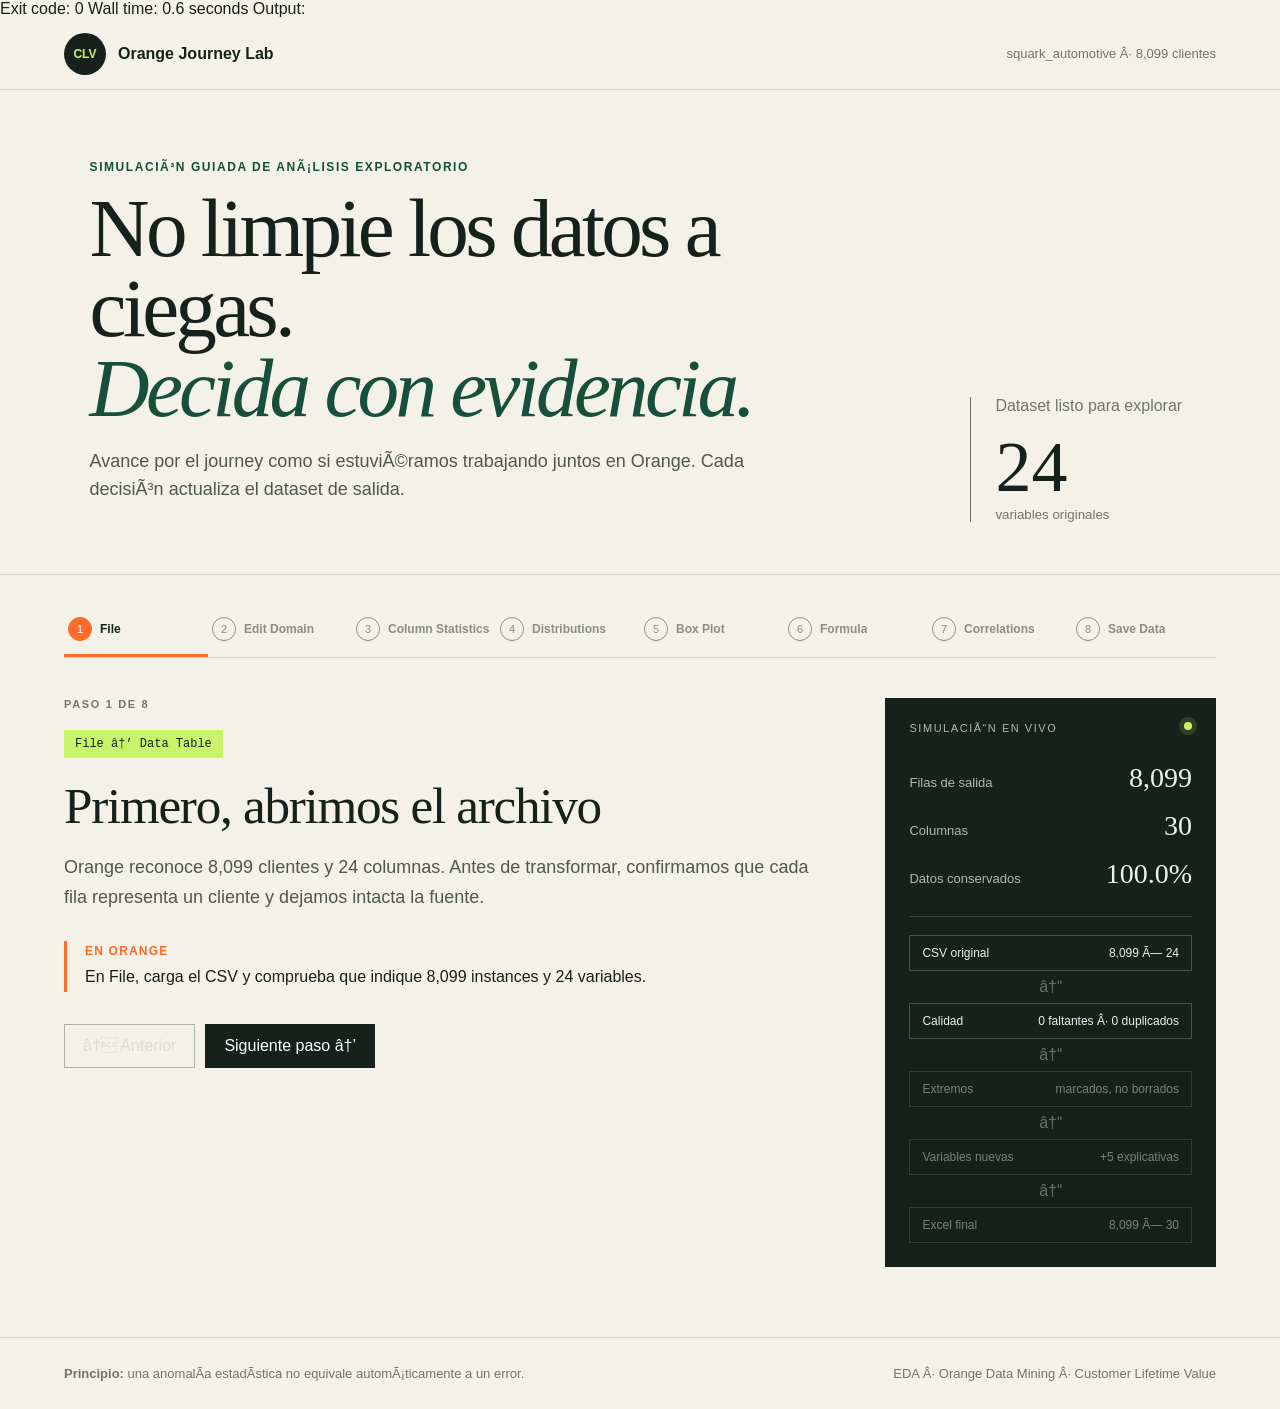
==== index.html @ 92b2e968 "Publicar simulador interactivo Orange CLV" ====
Exit code: 0
Wall time: 0.6 seconds
Output:
<!doctype html>
<html lang="es">
<head>
  <meta charset="utf-8">
  <meta name="viewport" content="width=device-width,initial-scale=1">
  <meta name="description" content="SimulaciÃ³n guiada del anÃ¡lisis exploratorio de CLV en Orange Data Mining">
  <title>Orange Journey Lab Â· CLV</title>
  <style>
    :root{--ink:#17211b;--paper:#f4f1e8;--lime:#c9f36a;--orange:#ff6a2a;--forest:#174f3a;--line:#d6d2c6;--muted:#6f756f}*{box-sizing:border-box}body{margin:0;background:var(--paper);color:var(--ink);font-family:Arial,sans-serif}button,input{font:inherit}button{cursor:pointer}.top{min-height:72px;display:flex;align-items:center;justify-content:space-between;padding:14px clamp(20px,5vw,76px);border-bottom:1px solid var(--line)}.brand{display:flex;align-items:center;gap:12px;font-weight:700}.mark{width:42px;height:42px;display:grid;place-items:center;background:var(--ink);color:var(--lime);border-radius:50%;font-size:12px}.data{font-size:13px;color:var(--muted)}.hero{padding:58px clamp(20px,7vw,112px) 52px;display:grid;grid-template-columns:1fr 220px;gap:50px;align-items:end;border-bottom:1px solid var(--line)}.kicker{color:var(--forest);text-transform:uppercase;letter-spacing:.13em;font-weight:700;font-size:12px}h1{max-width:850px;margin:15px 0 18px;font:400 clamp(45px,6.5vw,90px)/.96 Georgia,serif;letter-spacing:-.045em}h1 em{color:var(--forest);font-weight:400}.lede{max-width:700px;color:#4f5751;font-size:18px;line-height:1.6}.heroMetric{border-left:1px solid;padding-left:24px;display:flex;flex-direction:column;color:var(--muted)}.heroMetric strong{font:400 72px/1 Georgia,serif;color:var(--ink);margin:16px 0 4px}.journey{padding:42px clamp(20px,5vw,76px) 70px}.steps{display:grid;grid-template-columns:repeat(8,1fr);border-bottom:1px solid var(--line);margin-bottom:40px}.step{background:none;border:0;border-bottom:3px solid transparent;padding:0 4px 13px;text-align:left;color:#8a8e89;display:flex;align-items:center;gap:8px;min-width:0}.step span{width:24px;height:24px;flex:0 0 24px;border:1px solid;border-radius:50%;display:grid;place-items:center;font-size:11px}.step b{overflow:hidden;text-overflow:ellipsis;font-size:12px}.step.active{color:var(--ink);border-color:var(--orange)}.step.active span{background:var(--orange);color:#fff;border-color:var(--orange)}.step.done{color:var(--forest)}.step.done span{background:var(--lime);border-color:var(--lime)}.workspace{display:grid;grid-template-columns:minmax(0,1.65fr) minmax(280px,.72fr);gap:clamp(28px,5vw,76px);align-items:start}.lesson{animation:enter .3s ease}@keyframes enter{from{opacity:.3;transform:translateY(5px)}}.count{font-size:11px;letter-spacing:.15em;color:var(--muted);font-weight:700}.path{display:inline-block;background:var(--lime);padding:7px 11px;margin:20px 0 18px;font:12px monospace}h2{font:400 clamp(32px,4vw,54px) Georgia,serif;letter-spacing:-.025em;margin:0 0 18px}.copy{max-width:760px;font-size:18px;line-height:1.65;color:#4f5751}.action{margin:28px 0;border-left:3px solid var(--orange);padding:3px 0 3px 18px}.action b{color:var(--orange);font-size:12px;text-transform:uppercase;letter-spacing:.1em}.action p{margin:7px 0 0;line-height:1.5}.decision{border:0;padding:0;margin:27px 0}.decision legend{font-weight:700;margin-bottom:10px}.choice{display:flex;gap:12px;padding:13px;border-top:1px solid var(--line)}.choice.selected{background:#e8edda}.choice input{margin-top:4px;accent-color:var(--forest)}.choice label{display:flex;flex-direction:column;gap:3px}.choice small{color:var(--muted)}.switches{display:grid;gap:10px;margin:26px 0}.switches label{padding:14px;background:#e8edda;display:flex;gap:10px;align-items:center}.switches input{accent-color:var(--forest);width:18px;height:18px}.nav{display:flex;gap:10px;margin-top:32px}.nav button{border:1px solid var(--ink);background:transparent;padding:12px 18px}.nav .primary{background:var(--ink);color:white}.nav button:disabled{opacity:.3}.sim{background:var(--ink);color:#eef2ed;padding:24px;position:sticky;top:20px}.simhead{display:flex;justify-content:space-between;font-size:11px;letter-spacing:.14em;color:#aeb9b1;margin-bottom:20px}.live{width:8px;height:8px;background:var(--lime);border-radius:50%;box-shadow:0 0 0 5px #c9f36a22}.metric{display:flex;align-items:baseline;justify-content:space-between;padding:8px 0}.metric span{color:#aeb9b1;font-size:13px}.metric strong{font:400 28px Georgia,serif}.sim hr{border:0;border-top:1px solid #ffffff25;margin:18px 0}.pipe{display:grid;justify-items:center;gap:7px}.pipe>i{color:#65746b;font-style:normal}.node{width:100%;border:1px solid #ffffff20;padding:10px 12px;color:#77837b;display:flex;justify-content:space-between;gap:8px;font-size:12px}.node b{font-weight:400;text-align:right}.node.ready{color:#eaf1eb;border-color:#ffffff38}.node.final{color:var(--ink);background:var(--lime);border-color:var(--lime)}.warning{margin:18px 0 0;color:#ffb395;font-size:12px;line-height:1.5}.chart{margin:28px 0;max-width:620px}.chartTitle{display:flex;justify-content:space-between;margin-bottom:14px}.chartTitle span{color:var(--muted);font-size:12px}.bar{display:grid;grid-template-columns:58px 1fr 48px;gap:10px;align-items:center;padding:8px 0;font-size:13px}.track{height:14px;background:#dedbd1}.track i{display:block;height:100%;background:var(--forest)}.bar b{text-align:right}footer{border-top:1px solid var(--line);padding:28px clamp(20px,5vw,76px);display:flex;justify-content:space-between;gap:20px;color:var(--muted);font-size:13px}footer p{margin:0}@media(max-width:900px){.hero{grid-template-columns:1fr}.heroMetric{display:none}.step b{display:none}.workspace{grid-template-columns:1fr}.sim{position:static}}@media(max-width:560px){.data{display:none}.hero{padding-top:40px}.steps{overflow-x:auto;grid-template-columns:repeat(8,52px)}.copy{font-size:16px}.nav{flex-direction:column-reverse}.nav button{width:100%}footer{flex-direction:column}}@media(prefers-reduced-motion:reduce){*{animation:none!important}}
  </style>
</head>
<body>
  <header class="top"><div class="brand"><span class="mark">CLV</span>Orange Journey Lab</div><span class="data">squark_automotive Â· 8,099 clientes</span></header>
  <section class="hero"><div><p class="kicker">SimulaciÃ³n guiada de anÃ¡lisis exploratorio</p><h1>No limpie los datos a ciegas.<br><em>Decida con evidencia.</em></h1><p class="lede">Avance por el journey como si estuviÃ©ramos trabajando juntos en Orange. Cada decisiÃ³n actualiza el dataset de salida.</p></div><div class="heroMetric"><span>Dataset listo para explorar</span><strong>24</strong><small>variables originales</small></div></section>
  <main class="journey"><nav class="steps" id="steps" aria-label="Etapas del anÃ¡lisis"></nav><div class="workspace"><article class="lesson" id="lesson"></article><aside class="sim" id="sim" aria-live="polite"></aside></div></main>
  <footer><p><b>Principio:</b> una anomalÃ­a estadÃ­stica no equivale automÃ¡ticamente a un error.</p><span>EDA Â· Orange Data Mining Â· Customer Lifetime Value</span></footer>
  <script>
    const stages=[
      ['File â†’ Data Table','Primero, abrimos el archivo','Orange reconoce 8,099 clientes y 24 columnas. Antes de transformar, confirmamos que cada fila representa un cliente y dejamos intacta la fuente.','En File, carga el CSV y comprueba que indique 8,099 instances y 24 variables.'],
      ['Edit Domain â†’ Select Columns','Le damos un papel a cada variable','Customer es un identificador, no una explicaciÃ³n. Customer Lifetime Value es el resultado que queremos entender; las demÃ¡s columnas serÃ¡n posibles explicaciones.','Mueve Customer a Meta, Customer Lifetime Value a Target y convierte Effective To Date en Datetime.'],
      ['Column Statistics â†’ Impute','Buscamos huecos antes de rellenarlos','El archivo no contiene valores perdidos. La mejor transformaciÃ³n aquÃ­ es no transformar: imputar inventarÃ­a informaciÃ³n que no hace falta.','Abre Column Statistics, registra 0 faltantes y deja Impute en Donâ€™t Impute.'],
      ['Distributions â†’ Unique','Separamos lo extraÃ±o de lo incorrecto','No hay clientes ni filas duplicadas. Los ingresos iguales a cero tampoco son un error: los 2,041 casos pertenecen exactamente a clientes desempleados.','Comprueba duplicados con Unique y conserva Income = 0; documenta su relaciÃ³n con EmploymentStatus.'],
      ['Box Plot â†’ Outliers','Ahora llega la decisiÃ³n importante','La regla IQR seÃ±ala 1,137 clientes en al menos una de tres variables monetarias. Pero un cliente de CLV alto puede ser valioso, no defectuoso. Simule las alternativas y observe el costo.','Revisa CLV, prima y reclamos en Box Plot. Usa Outliers como seÃ±al de revisiÃ³n, no como botÃ³n de borrado.'],
      ['Formula â†’ Discretize','Creamos variables que cuentan mejor la historia','La prima anual y la relaciÃ³n reclamo/prima hacen comparables los costos. La antigÃ¼edad en aÃ±os y los indicadores de queja e ingreso simplifican la interpretaciÃ³n.','Crea Annual Premium, Claim Premium Ratio, Policy Tenure Years, Has Complaint y Has Income.'],
      ['Correlations â†’ Scatter Plot â†’ Mosaic','Hacemos preguntas con imÃ¡genes','La prima mensual es la relaciÃ³n lineal mÃ¡s clara con CLV (r = 0.397). En respuesta comercial, Offer2 alcanza 23.9%, mientras Offer4 registra 0%.','Explora CLV vs prima en Scatter Plot y Response vs Renew Offer Type en Mosaic Display.'],
      ['Save Data','Cerramos con un archivo reproducible','El resultado conserva los datos vÃ¡lidos, aÃ±ade variables explicativas y deja documentadas las decisiones. Ya puede alimentar la siguiente fase del proyecto.','Guarda como automotive_CLV_transformado.xlsx y copia la hoja al libro del primer trabajo.']
    ];
    let step=0,outliers='keep',features=true,bands=false;
    const choices=[['keep','Mantener y etiquetar','Conserva clientes valiosos; opciÃ³n recomendada.'],['cap','Limitar extremos','Mantiene filas, pero reduce los mÃ¡ximos.'],['remove','Eliminar filas','Pierde 14.0% del conjunto de datos.']];
    function render(){
      document.querySelector('#steps').innerHTML=stages.map((s,i)=>`<button class="step ${i===step?'active':i<step?'done':''}" onclick="go(${i})" ${i===step?'aria-current="step"':''}><span>${i<step?'âœ“':i+1}</span><b>${s[0].split(' â†’ ')[0]}</b></button>`).join('');
      const s=stages[step];let extra='';
      if(step===4)extra=`<fieldset class="decision"><legend>Â¿QuÃ© hacemos con los 1,137 candidatos?</legend>${choices.map(c=>`<div class="choice ${outliers===c[0]?'selected':''}"><input id="${c[0]}" type="radio" name="out" ${outliers===c[0]?'checked':''} onchange="setOut('${c[0]}')"><label for="${c[0]}"><b>${c[1]}</b><small>${c[2]}</small></label></div>`).join('')}</fieldset>`;
      if(step===5)extra=`<div class="switches"><label><input type="checkbox" ${features?'checked':''} onchange="features=this.checked;render()">Crear 5 variables explicativas</label><label><input type="checkbox" ${bands?'checked':''} onchange="bands=this.checked;render()">AÃ±adir 3 rangos para visualizaciÃ³n</label></div>`;
      if(step===6)extra=`<div class="chart"><div class="chartTitle"><b>Respuesta por oferta</b><span>% Yes</span></div>${[['Offer1',15.8],['Offer2',23.9],['Offer3',2.3],['Offer4',0]].map(d=>`<div class="bar"><span>${d[0]}</span><div class="track"><i style="width:${d[1]/25*100}%"></i></div><b>${d[1].toFixed(1)}%</b></div>`).join('')}</div>`;
      document.querySelector('#lesson').innerHTML=`<div class="count">PASO ${step+1} DE ${stages.length}</div><p class="path">${s[0]}</p><h2>${s[1]}</h2><p class="copy">${s[2]}</p><div class="action"><b>En Orange</b><p>${s[3]}</p></div>${extra}<div class="nav"><button onclick="go(step-1)" ${step===0?'disabled':''}>â† Anterior</button><button class="primary" onclick="go(step+1)" ${step===7?'disabled':''}>Siguiente paso â†’</button></div>`;
      const rows=outliers==='remove'?6962:8099,cols=24+(features?5:0)+(bands?3:0)+(outliers==='keep'?1:0),pct=(rows/8099*100).toFixed(1);
      document.querySelector('#sim').innerHTML=`<div class="simhead"><span>SIMULACIÃ“N EN VIVO</span><i class="live"></i></div><div class="metric"><span>Filas de salida</span><strong>${rows.toLocaleString('es-PE')}</strong></div><div class="metric"><span>Columnas</span><strong>${cols}</strong></div><div class="metric"><span>Datos conservados</span><strong>${pct}%</strong></div><hr><div class="pipe"><span class="node ready">CSV original <b>8,099 Ã— 24</b></span><i>â†“</i><span class="node ready">Calidad <b>0 faltantes Â· 0 duplicados</b></span><i>â†“</i><span class="node ${step>=4?'ready':''}">Extremos <b>${outliers==='remove'?'1,137 eliminados':outliers==='cap'?'lÃ­mites aplicados':'marcados, no borrados'}</b></span><i>â†“</i><span class="node ${step>=5?'ready':''}">Variables nuevas <b>${features?'+5 explicativas':'sin cambios'}</b></span><i>â†“</i><span class="node ${step===7?'final':''}">Excel final <b>${rows.toLocaleString('es-PE')} Ã— ${cols}</b></span></div>${outliers==='remove'?'<p class="warning">AtenciÃ³n: eliminar por IQR descarta clientes potencialmente valiosos y puede sesgar el CLV.</p>':''}`;
    }
    function go(n){step=Math.max(0,Math.min(7,n));render();scrollTo({top:document.querySelector('.journey').offsetTop-10,behavior:'smooth'})}function setOut(v){outliers=v;render()}render();
  </script>
</body>
</html>
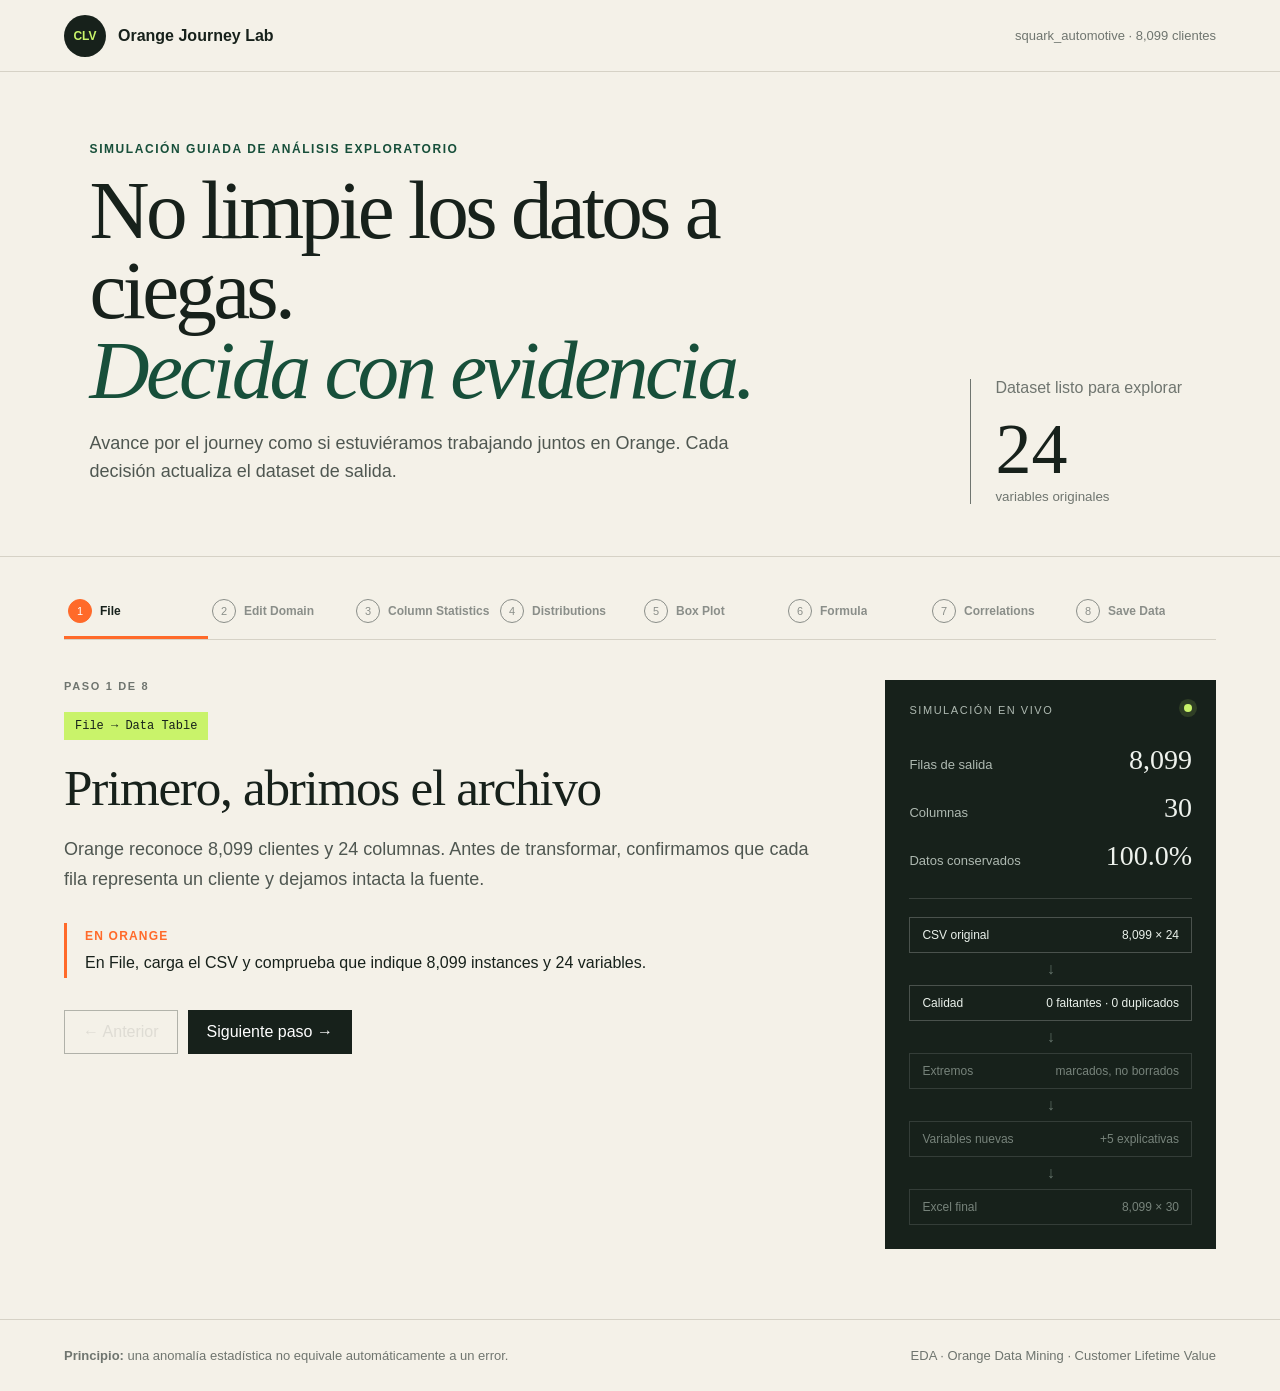
==== commit 559de786: "Aclarar el tratamiento de fechas en Orange" ====
--- a/index.html
+++ b/index.html
@@ -1,44 +1,41 @@
-Exit code: 0
-Wall time: 0.6 seconds
-Output:
 <!doctype html>
 <html lang="es">
 <head>
   <meta charset="utf-8">
   <meta name="viewport" content="width=device-width,initial-scale=1">
-  <meta name="description" content="SimulaciÃ³n guiada del anÃ¡lisis exploratorio de CLV en Orange Data Mining">
-  <title>Orange Journey Lab Â· CLV</title>
+  <meta name="description" content="Simulación guiada del análisis exploratorio de CLV en Orange Data Mining">
+  <title>Orange Journey Lab · CLV</title>
   <style>
     :root{--ink:#17211b;--paper:#f4f1e8;--lime:#c9f36a;--orange:#ff6a2a;--forest:#174f3a;--line:#d6d2c6;--muted:#6f756f}*{box-sizing:border-box}body{margin:0;background:var(--paper);color:var(--ink);font-family:Arial,sans-serif}button,input{font:inherit}button{cursor:pointer}.top{min-height:72px;display:flex;align-items:center;justify-content:space-between;padding:14px clamp(20px,5vw,76px);border-bottom:1px solid var(--line)}.brand{display:flex;align-items:center;gap:12px;font-weight:700}.mark{width:42px;height:42px;display:grid;place-items:center;background:var(--ink);color:var(--lime);border-radius:50%;font-size:12px}.data{font-size:13px;color:var(--muted)}.hero{padding:58px clamp(20px,7vw,112px) 52px;display:grid;grid-template-columns:1fr 220px;gap:50px;align-items:end;border-bottom:1px solid var(--line)}.kicker{color:var(--forest);text-transform:uppercase;letter-spacing:.13em;font-weight:700;font-size:12px}h1{max-width:850px;margin:15px 0 18px;font:400 clamp(45px,6.5vw,90px)/.96 Georgia,serif;letter-spacing:-.045em}h1 em{color:var(--forest);font-weight:400}.lede{max-width:700px;color:#4f5751;font-size:18px;line-height:1.6}.heroMetric{border-left:1px solid;padding-left:24px;display:flex;flex-direction:column;color:var(--muted)}.heroMetric strong{font:400 72px/1 Georgia,serif;color:var(--ink);margin:16px 0 4px}.journey{padding:42px clamp(20px,5vw,76px) 70px}.steps{display:grid;grid-template-columns:repeat(8,1fr);border-bottom:1px solid var(--line);margin-bottom:40px}.step{background:none;border:0;border-bottom:3px solid transparent;padding:0 4px 13px;text-align:left;color:#8a8e89;display:flex;align-items:center;gap:8px;min-width:0}.step span{width:24px;height:24px;flex:0 0 24px;border:1px solid;border-radius:50%;display:grid;place-items:center;font-size:11px}.step b{overflow:hidden;text-overflow:ellipsis;font-size:12px}.step.active{color:var(--ink);border-color:var(--orange)}.step.active span{background:var(--orange);color:#fff;border-color:var(--orange)}.step.done{color:var(--forest)}.step.done span{background:var(--lime);border-color:var(--lime)}.workspace{display:grid;grid-template-columns:minmax(0,1.65fr) minmax(280px,.72fr);gap:clamp(28px,5vw,76px);align-items:start}.lesson{animation:enter .3s ease}@keyframes enter{from{opacity:.3;transform:translateY(5px)}}.count{font-size:11px;letter-spacing:.15em;color:var(--muted);font-weight:700}.path{display:inline-block;background:var(--lime);padding:7px 11px;margin:20px 0 18px;font:12px monospace}h2{font:400 clamp(32px,4vw,54px) Georgia,serif;letter-spacing:-.025em;margin:0 0 18px}.copy{max-width:760px;font-size:18px;line-height:1.65;color:#4f5751}.action{margin:28px 0;border-left:3px solid var(--orange);padding:3px 0 3px 18px}.action b{color:var(--orange);font-size:12px;text-transform:uppercase;letter-spacing:.1em}.action p{margin:7px 0 0;line-height:1.5}.decision{border:0;padding:0;margin:27px 0}.decision legend{font-weight:700;margin-bottom:10px}.choice{display:flex;gap:12px;padding:13px;border-top:1px solid var(--line)}.choice.selected{background:#e8edda}.choice input{margin-top:4px;accent-color:var(--forest)}.choice label{display:flex;flex-direction:column;gap:3px}.choice small{color:var(--muted)}.switches{display:grid;gap:10px;margin:26px 0}.switches label{padding:14px;background:#e8edda;display:flex;gap:10px;align-items:center}.switches input{accent-color:var(--forest);width:18px;height:18px}.nav{display:flex;gap:10px;margin-top:32px}.nav button{border:1px solid var(--ink);background:transparent;padding:12px 18px}.nav .primary{background:var(--ink);color:white}.nav button:disabled{opacity:.3}.sim{background:var(--ink);color:#eef2ed;padding:24px;position:sticky;top:20px}.simhead{display:flex;justify-content:space-between;font-size:11px;letter-spacing:.14em;color:#aeb9b1;margin-bottom:20px}.live{width:8px;height:8px;background:var(--lime);border-radius:50%;box-shadow:0 0 0 5px #c9f36a22}.metric{display:flex;align-items:baseline;justify-content:space-between;padding:8px 0}.metric span{color:#aeb9b1;font-size:13px}.metric strong{font:400 28px Georgia,serif}.sim hr{border:0;border-top:1px solid #ffffff25;margin:18px 0}.pipe{display:grid;justify-items:center;gap:7px}.pipe>i{color:#65746b;font-style:normal}.node{width:100%;border:1px solid #ffffff20;padding:10px 12px;color:#77837b;display:flex;justify-content:space-between;gap:8px;font-size:12px}.node b{font-weight:400;text-align:right}.node.ready{color:#eaf1eb;border-color:#ffffff38}.node.final{color:var(--ink);background:var(--lime);border-color:var(--lime)}.warning{margin:18px 0 0;color:#ffb395;font-size:12px;line-height:1.5}.chart{margin:28px 0;max-width:620px}.chartTitle{display:flex;justify-content:space-between;margin-bottom:14px}.chartTitle span{color:var(--muted);font-size:12px}.bar{display:grid;grid-template-columns:58px 1fr 48px;gap:10px;align-items:center;padding:8px 0;font-size:13px}.track{height:14px;background:#dedbd1}.track i{display:block;height:100%;background:var(--forest)}.bar b{text-align:right}footer{border-top:1px solid var(--line);padding:28px clamp(20px,5vw,76px);display:flex;justify-content:space-between;gap:20px;color:var(--muted);font-size:13px}footer p{margin:0}@media(max-width:900px){.hero{grid-template-columns:1fr}.heroMetric{display:none}.step b{display:none}.workspace{grid-template-columns:1fr}.sim{position:static}}@media(max-width:560px){.data{display:none}.hero{padding-top:40px}.steps{overflow-x:auto;grid-template-columns:repeat(8,52px)}.copy{font-size:16px}.nav{flex-direction:column-reverse}.nav button{width:100%}footer{flex-direction:column}}@media(prefers-reduced-motion:reduce){*{animation:none!important}}
   </style>
 </head>
 <body>
-  <header class="top"><div class="brand"><span class="mark">CLV</span>Orange Journey Lab</div><span class="data">squark_automotive Â· 8,099 clientes</span></header>
-  <section class="hero"><div><p class="kicker">SimulaciÃ³n guiada de anÃ¡lisis exploratorio</p><h1>No limpie los datos a ciegas.<br><em>Decida con evidencia.</em></h1><p class="lede">Avance por el journey como si estuviÃ©ramos trabajando juntos en Orange. Cada decisiÃ³n actualiza el dataset de salida.</p></div><div class="heroMetric"><span>Dataset listo para explorar</span><strong>24</strong><small>variables originales</small></div></section>
-  <main class="journey"><nav class="steps" id="steps" aria-label="Etapas del anÃ¡lisis"></nav><div class="workspace"><article class="lesson" id="lesson"></article><aside class="sim" id="sim" aria-live="polite"></aside></div></main>
-  <footer><p><b>Principio:</b> una anomalÃ­a estadÃ­stica no equivale automÃ¡ticamente a un error.</p><span>EDA Â· Orange Data Mining Â· Customer Lifetime Value</span></footer>
+  <header class="top"><div class="brand"><span class="mark">CLV</span>Orange Journey Lab</div><span class="data">squark_automotive · 8,099 clientes</span></header>
+  <section class="hero"><div><p class="kicker">Simulación guiada de análisis exploratorio</p><h1>No limpie los datos a ciegas.<br><em>Decida con evidencia.</em></h1><p class="lede">Avance por el journey como si estuviéramos trabajando juntos en Orange. Cada decisión actualiza el dataset de salida.</p></div><div class="heroMetric"><span>Dataset listo para explorar</span><strong>24</strong><small>variables originales</small></div></section>
+  <main class="journey"><nav class="steps" id="steps" aria-label="Etapas del análisis"></nav><div class="workspace"><article class="lesson" id="lesson"></article><aside class="sim" id="sim" aria-live="polite"></aside></div></main>
+  <footer><p><b>Principio:</b> una anomalía estadística no equivale automáticamente a un error.</p><span>EDA · Orange Data Mining · Customer Lifetime Value</span></footer>
   <script>
     const stages=[
-      ['File â†’ Data Table','Primero, abrimos el archivo','Orange reconoce 8,099 clientes y 24 columnas. Antes de transformar, confirmamos que cada fila representa un cliente y dejamos intacta la fuente.','En File, carga el CSV y comprueba que indique 8,099 instances y 24 variables.'],
-      ['Edit Domain â†’ Select Columns','Le damos un papel a cada variable','Customer es un identificador, no una explicaciÃ³n. Customer Lifetime Value es el resultado que queremos entender; las demÃ¡s columnas serÃ¡n posibles explicaciones.','Mueve Customer a Meta, Customer Lifetime Value a Target y convierte Effective To Date en Datetime.'],
-      ['Column Statistics â†’ Impute','Buscamos huecos antes de rellenarlos','El archivo no contiene valores perdidos. La mejor transformaciÃ³n aquÃ­ es no transformar: imputar inventarÃ­a informaciÃ³n que no hace falta.','Abre Column Statistics, registra 0 faltantes y deja Impute en Donâ€™t Impute.'],
-      ['Distributions â†’ Unique','Separamos lo extraÃ±o de lo incorrecto','No hay clientes ni filas duplicadas. Los ingresos iguales a cero tampoco son un error: los 2,041 casos pertenecen exactamente a clientes desempleados.','Comprueba duplicados con Unique y conserva Income = 0; documenta su relaciÃ³n con EmploymentStatus.'],
-      ['Box Plot â†’ Outliers','Ahora llega la decisiÃ³n importante','La regla IQR seÃ±ala 1,137 clientes en al menos una de tres variables monetarias. Pero un cliente de CLV alto puede ser valioso, no defectuoso. Simule las alternativas y observe el costo.','Revisa CLV, prima y reclamos en Box Plot. Usa Outliers como seÃ±al de revisiÃ³n, no como botÃ³n de borrado.'],
-      ['Formula â†’ Discretize','Creamos variables que cuentan mejor la historia','La prima anual y la relaciÃ³n reclamo/prima hacen comparables los costos. La antigÃ¼edad en aÃ±os y los indicadores de queja e ingreso simplifican la interpretaciÃ³n.','Crea Annual Premium, Claim Premium Ratio, Policy Tenure Years, Has Complaint y Has Income.'],
-      ['Correlations â†’ Scatter Plot â†’ Mosaic','Hacemos preguntas con imÃ¡genes','La prima mensual es la relaciÃ³n lineal mÃ¡s clara con CLV (r = 0.397). En respuesta comercial, Offer2 alcanza 23.9%, mientras Offer4 registra 0%.','Explora CLV vs prima en Scatter Plot y Response vs Renew Offer Type en Mosaic Display.'],
-      ['Save Data','Cerramos con un archivo reproducible','El resultado conserva los datos vÃ¡lidos, aÃ±ade variables explicativas y deja documentadas las decisiones. Ya puede alimentar la siguiente fase del proyecto.','Guarda como automotive_CLV_transformado.xlsx y copia la hoja al libro del primer trabajo.']
+      ['File → Data Table','Primero, abrimos el archivo','Orange reconoce 8,099 clientes y 24 columnas. Antes de transformar, confirmamos que cada fila representa un cliente y dejamos intacta la fuente.','En File, carga el CSV y comprueba que indique 8,099 instances y 24 variables.'],
+      ['Edit Domain → Select Columns','Le damos un papel a cada variable','Customer es un identificador, no una explicación. Customer Lifetime Value es el resultado que queremos entender; las demás columnas serán posibles explicaciones.','Mueve Customer a Meta y Customer Lifetime Value a Target. Si File o CSV File Import ofrece Datetime, úsalo para Effective To Date; si no aparece, mantenla como Text o Categorical.'],
+      ['Column Statistics → Impute','Buscamos huecos antes de rellenarlos','El archivo no contiene valores perdidos. La mejor transformación aquí es no transformar: imputar inventaría información que no hace falta.','Abre Column Statistics, registra 0 faltantes y deja Impute en Don’t Impute.'],
+      ['Distributions → Unique','Separamos lo extraño de lo incorrecto','No hay clientes ni filas duplicadas. Los ingresos iguales a cero tampoco son un error: los 2,041 casos pertenecen exactamente a clientes desempleados.','Comprueba duplicados con Unique y conserva Income = 0; documenta su relación con EmploymentStatus.'],
+      ['Box Plot → Outliers','Ahora llega la decisión importante','La regla IQR señala 1,137 clientes en al menos una de tres variables monetarias. Pero un cliente de CLV alto puede ser valioso, no defectuoso. Simule las alternativas y observe el costo.','Revisa CLV, prima y reclamos en Box Plot. Usa Outliers como señal de revisión, no como botón de borrado.'],
+      ['Formula → Discretize','Creamos variables que cuentan mejor la historia','La prima anual y la relación reclamo/prima hacen comparables los costos. La antigüedad en años y los indicadores de queja e ingreso simplifican la interpretación.','Crea Annual Premium, Claim Premium Ratio, Policy Tenure Years, Has Complaint y Has Income.'],
+      ['Correlations → Scatter Plot → Mosaic','Hacemos preguntas con imágenes','La prima mensual es la relación lineal más clara con CLV (r = 0.397). En respuesta comercial, Offer2 alcanza 23.9%, mientras Offer4 registra 0%.','Explora CLV vs prima en Scatter Plot y Response vs Renew Offer Type en Mosaic Display.'],
+      ['Save Data','Cerramos con un archivo reproducible','El resultado conserva los datos válidos, añade variables explicativas y deja documentadas las decisiones. Ya puede alimentar la siguiente fase del proyecto.','Guarda como automotive_CLV_transformado.xlsx y copia la hoja al libro del primer trabajo.']
     ];
     let step=0,outliers='keep',features=true,bands=false;
-    const choices=[['keep','Mantener y etiquetar','Conserva clientes valiosos; opciÃ³n recomendada.'],['cap','Limitar extremos','Mantiene filas, pero reduce los mÃ¡ximos.'],['remove','Eliminar filas','Pierde 14.0% del conjunto de datos.']];
+    const choices=[['keep','Mantener y etiquetar','Conserva clientes valiosos; opción recomendada.'],['cap','Limitar extremos','Mantiene filas, pero reduce los máximos.'],['remove','Eliminar filas','Pierde 14.0% del conjunto de datos.']];
     function render(){
-      document.querySelector('#steps').innerHTML=stages.map((s,i)=>`<button class="step ${i===step?'active':i<step?'done':''}" onclick="go(${i})" ${i===step?'aria-current="step"':''}><span>${i<step?'âœ“':i+1}</span><b>${s[0].split(' â†’ ')[0]}</b></button>`).join('');
+      document.querySelector('#steps').innerHTML=stages.map((s,i)=>`<button class="step ${i===step?'active':i<step?'done':''}" onclick="go(${i})" ${i===step?'aria-current="step"':''}><span>${i<step?'✓':i+1}</span><b>${s[0].split(' → ')[0]}</b></button>`).join('');
       const s=stages[step];let extra='';
-      if(step===4)extra=`<fieldset class="decision"><legend>Â¿QuÃ© hacemos con los 1,137 candidatos?</legend>${choices.map(c=>`<div class="choice ${outliers===c[0]?'selected':''}"><input id="${c[0]}" type="radio" name="out" ${outliers===c[0]?'checked':''} onchange="setOut('${c[0]}')"><label for="${c[0]}"><b>${c[1]}</b><small>${c[2]}</small></label></div>`).join('')}</fieldset>`;
-      if(step===5)extra=`<div class="switches"><label><input type="checkbox" ${features?'checked':''} onchange="features=this.checked;render()">Crear 5 variables explicativas</label><label><input type="checkbox" ${bands?'checked':''} onchange="bands=this.checked;render()">AÃ±adir 3 rangos para visualizaciÃ³n</label></div>`;
+      if(step===4)extra=`<fieldset class="decision"><legend>¿Qué hacemos con los 1,137 candidatos?</legend>${choices.map(c=>`<div class="choice ${outliers===c[0]?'selected':''}"><input id="${c[0]}" type="radio" name="out" ${outliers===c[0]?'checked':''} onchange="setOut('${c[0]}')"><label for="${c[0]}"><b>${c[1]}</b><small>${c[2]}</small></label></div>`).join('')}</fieldset>`;
+      if(step===5)extra=`<div class="switches"><label><input type="checkbox" ${features?'checked':''} onchange="features=this.checked;render()">Crear 5 variables explicativas</label><label><input type="checkbox" ${bands?'checked':''} onchange="bands=this.checked;render()">Añadir 3 rangos para visualización</label></div>`;
       if(step===6)extra=`<div class="chart"><div class="chartTitle"><b>Respuesta por oferta</b><span>% Yes</span></div>${[['Offer1',15.8],['Offer2',23.9],['Offer3',2.3],['Offer4',0]].map(d=>`<div class="bar"><span>${d[0]}</span><div class="track"><i style="width:${d[1]/25*100}%"></i></div><b>${d[1].toFixed(1)}%</b></div>`).join('')}</div>`;
-      document.querySelector('#lesson').innerHTML=`<div class="count">PASO ${step+1} DE ${stages.length}</div><p class="path">${s[0]}</p><h2>${s[1]}</h2><p class="copy">${s[2]}</p><div class="action"><b>En Orange</b><p>${s[3]}</p></div>${extra}<div class="nav"><button onclick="go(step-1)" ${step===0?'disabled':''}>â† Anterior</button><button class="primary" onclick="go(step+1)" ${step===7?'disabled':''}>Siguiente paso â†’</button></div>`;
+      document.querySelector('#lesson').innerHTML=`<div class="count">PASO ${step+1} DE ${stages.length}</div><p class="path">${s[0]}</p><h2>${s[1]}</h2><p class="copy">${s[2]}</p><div class="action"><b>En Orange</b><p>${s[3]}</p></div>${extra}<div class="nav"><button onclick="go(step-1)" ${step===0?'disabled':''}>← Anterior</button><button class="primary" onclick="go(step+1)" ${step===7?'disabled':''}>Siguiente paso →</button></div>`;
       const rows=outliers==='remove'?6962:8099,cols=24+(features?5:0)+(bands?3:0)+(outliers==='keep'?1:0),pct=(rows/8099*100).toFixed(1);
-      document.querySelector('#sim').innerHTML=`<div class="simhead"><span>SIMULACIÃ“N EN VIVO</span><i class="live"></i></div><div class="metric"><span>Filas de salida</span><strong>${rows.toLocaleString('es-PE')}</strong></div><div class="metric"><span>Columnas</span><strong>${cols}</strong></div><div class="metric"><span>Datos conservados</span><strong>${pct}%</strong></div><hr><div class="pipe"><span class="node ready">CSV original <b>8,099 Ã— 24</b></span><i>â†“</i><span class="node ready">Calidad <b>0 faltantes Â· 0 duplicados</b></span><i>â†“</i><span class="node ${step>=4?'ready':''}">Extremos <b>${outliers==='remove'?'1,137 eliminados':outliers==='cap'?'lÃ­mites aplicados':'marcados, no borrados'}</b></span><i>â†“</i><span class="node ${step>=5?'ready':''}">Variables nuevas <b>${features?'+5 explicativas':'sin cambios'}</b></span><i>â†“</i><span class="node ${step===7?'final':''}">Excel final <b>${rows.toLocaleString('es-PE')} Ã— ${cols}</b></span></div>${outliers==='remove'?'<p class="warning">AtenciÃ³n: eliminar por IQR descarta clientes potencialmente valiosos y puede sesgar el CLV.</p>':''}`;
+      document.querySelector('#sim').innerHTML=`<div class="simhead"><span>SIMULACIÓN EN VIVO</span><i class="live"></i></div><div class="metric"><span>Filas de salida</span><strong>${rows.toLocaleString('es-PE')}</strong></div><div class="metric"><span>Columnas</span><strong>${cols}</strong></div><div class="metric"><span>Datos conservados</span><strong>${pct}%</strong></div><hr><div class="pipe"><span class="node ready">CSV original <b>8,099 × 24</b></span><i>↓</i><span class="node ready">Calidad <b>0 faltantes · 0 duplicados</b></span><i>↓</i><span class="node ${step>=4?'ready':''}">Extremos <b>${outliers==='remove'?'1,137 eliminados':outliers==='cap'?'límites aplicados':'marcados, no borrados'}</b></span><i>↓</i><span class="node ${step>=5?'ready':''}">Variables nuevas <b>${features?'+5 explicativas':'sin cambios'}</b></span><i>↓</i><span class="node ${step===7?'final':''}">Excel final <b>${rows.toLocaleString('es-PE')} × ${cols}</b></span></div>${outliers==='remove'?'<p class="warning">Atención: eliminar por IQR descarta clientes potencialmente valiosos y puede sesgar el CLV.</p>':''}`;
     }
     function go(n){step=Math.max(0,Math.min(7,n));render();scrollTo({top:document.querySelector('.journey').offsetTop-10,behavior:'smooth'})}function setOut(v){outliers=v;render()}render();
   </script>
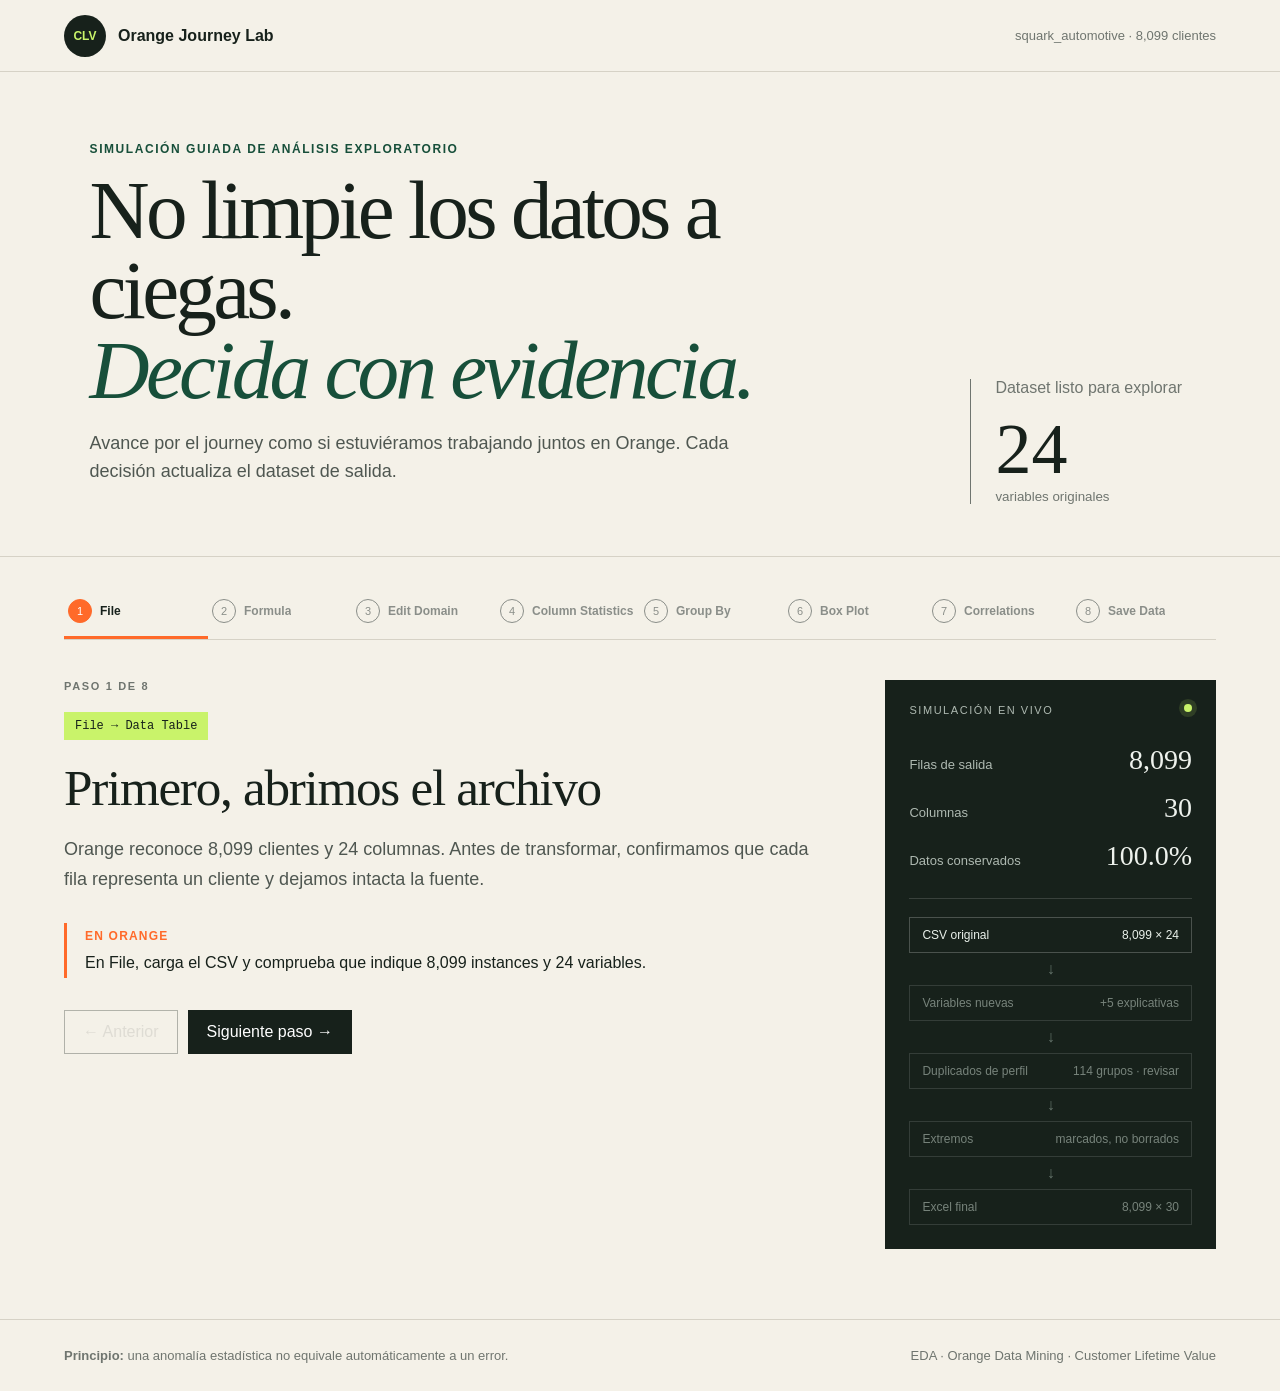
==== commit f0587b5d: "Reordenar journey y documentar duplicados de perfil" ====
--- a/index.html
+++ b/index.html
@@ -7,6 +7,7 @@
   <title>Orange Journey Lab · CLV</title>
   <style>
     :root{--ink:#17211b;--paper:#f4f1e8;--lime:#c9f36a;--orange:#ff6a2a;--forest:#174f3a;--line:#d6d2c6;--muted:#6f756f}*{box-sizing:border-box}body{margin:0;background:var(--paper);color:var(--ink);font-family:Arial,sans-serif}button,input{font:inherit}button{cursor:pointer}.top{min-height:72px;display:flex;align-items:center;justify-content:space-between;padding:14px clamp(20px,5vw,76px);border-bottom:1px solid var(--line)}.brand{display:flex;align-items:center;gap:12px;font-weight:700}.mark{width:42px;height:42px;display:grid;place-items:center;background:var(--ink);color:var(--lime);border-radius:50%;font-size:12px}.data{font-size:13px;color:var(--muted)}.hero{padding:58px clamp(20px,7vw,112px) 52px;display:grid;grid-template-columns:1fr 220px;gap:50px;align-items:end;border-bottom:1px solid var(--line)}.kicker{color:var(--forest);text-transform:uppercase;letter-spacing:.13em;font-weight:700;font-size:12px}h1{max-width:850px;margin:15px 0 18px;font:400 clamp(45px,6.5vw,90px)/.96 Georgia,serif;letter-spacing:-.045em}h1 em{color:var(--forest);font-weight:400}.lede{max-width:700px;color:#4f5751;font-size:18px;line-height:1.6}.heroMetric{border-left:1px solid;padding-left:24px;display:flex;flex-direction:column;color:var(--muted)}.heroMetric strong{font:400 72px/1 Georgia,serif;color:var(--ink);margin:16px 0 4px}.journey{padding:42px clamp(20px,5vw,76px) 70px}.steps{display:grid;grid-template-columns:repeat(8,1fr);border-bottom:1px solid var(--line);margin-bottom:40px}.step{background:none;border:0;border-bottom:3px solid transparent;padding:0 4px 13px;text-align:left;color:#8a8e89;display:flex;align-items:center;gap:8px;min-width:0}.step span{width:24px;height:24px;flex:0 0 24px;border:1px solid;border-radius:50%;display:grid;place-items:center;font-size:11px}.step b{overflow:hidden;text-overflow:ellipsis;font-size:12px}.step.active{color:var(--ink);border-color:var(--orange)}.step.active span{background:var(--orange);color:#fff;border-color:var(--orange)}.step.done{color:var(--forest)}.step.done span{background:var(--lime);border-color:var(--lime)}.workspace{display:grid;grid-template-columns:minmax(0,1.65fr) minmax(280px,.72fr);gap:clamp(28px,5vw,76px);align-items:start}.lesson{animation:enter .3s ease}@keyframes enter{from{opacity:.3;transform:translateY(5px)}}.count{font-size:11px;letter-spacing:.15em;color:var(--muted);font-weight:700}.path{display:inline-block;background:var(--lime);padding:7px 11px;margin:20px 0 18px;font:12px monospace}h2{font:400 clamp(32px,4vw,54px) Georgia,serif;letter-spacing:-.025em;margin:0 0 18px}.copy{max-width:760px;font-size:18px;line-height:1.65;color:#4f5751}.action{margin:28px 0;border-left:3px solid var(--orange);padding:3px 0 3px 18px}.action b{color:var(--orange);font-size:12px;text-transform:uppercase;letter-spacing:.1em}.action p{margin:7px 0 0;line-height:1.5}.decision{border:0;padding:0;margin:27px 0}.decision legend{font-weight:700;margin-bottom:10px}.choice{display:flex;gap:12px;padding:13px;border-top:1px solid var(--line)}.choice.selected{background:#e8edda}.choice input{margin-top:4px;accent-color:var(--forest)}.choice label{display:flex;flex-direction:column;gap:3px}.choice small{color:var(--muted)}.switches{display:grid;gap:10px;margin:26px 0}.switches label{padding:14px;background:#e8edda;display:flex;gap:10px;align-items:center}.switches input{accent-color:var(--forest);width:18px;height:18px}.nav{display:flex;gap:10px;margin-top:32px}.nav button{border:1px solid var(--ink);background:transparent;padding:12px 18px}.nav .primary{background:var(--ink);color:white}.nav button:disabled{opacity:.3}.sim{background:var(--ink);color:#eef2ed;padding:24px;position:sticky;top:20px}.simhead{display:flex;justify-content:space-between;font-size:11px;letter-spacing:.14em;color:#aeb9b1;margin-bottom:20px}.live{width:8px;height:8px;background:var(--lime);border-radius:50%;box-shadow:0 0 0 5px #c9f36a22}.metric{display:flex;align-items:baseline;justify-content:space-between;padding:8px 0}.metric span{color:#aeb9b1;font-size:13px}.metric strong{font:400 28px Georgia,serif}.sim hr{border:0;border-top:1px solid #ffffff25;margin:18px 0}.pipe{display:grid;justify-items:center;gap:7px}.pipe>i{color:#65746b;font-style:normal}.node{width:100%;border:1px solid #ffffff20;padding:10px 12px;color:#77837b;display:flex;justify-content:space-between;gap:8px;font-size:12px}.node b{font-weight:400;text-align:right}.node.ready{color:#eaf1eb;border-color:#ffffff38}.node.final{color:var(--ink);background:var(--lime);border-color:var(--lime)}.warning{margin:18px 0 0;color:#ffb395;font-size:12px;line-height:1.5}.chart{margin:28px 0;max-width:620px}.chartTitle{display:flex;justify-content:space-between;margin-bottom:14px}.chartTitle span{color:var(--muted);font-size:12px}.bar{display:grid;grid-template-columns:58px 1fr 48px;gap:10px;align-items:center;padding:8px 0;font-size:13px}.track{height:14px;background:#dedbd1}.track i{display:block;height:100%;background:var(--forest)}.bar b{text-align:right}footer{border-top:1px solid var(--line);padding:28px clamp(20px,5vw,76px);display:flex;justify-content:space-between;gap:20px;color:var(--muted);font-size:13px}footer p{margin:0}@media(max-width:900px){.hero{grid-template-columns:1fr}.heroMetric{display:none}.step b{display:none}.workspace{grid-template-columns:1fr}.sim{position:static}}@media(max-width:560px){.data{display:none}.hero{padding-top:40px}.steps{overflow-x:auto;grid-template-columns:repeat(8,52px)}.copy{font-size:16px}.nav{flex-direction:column-reverse}.nav button{width:100%}footer{flex-direction:column}}@media(prefers-reduced-motion:reduce){*{animation:none!important}}
+    .duplicateFacts{display:grid;grid-template-columns:repeat(3,1fr);gap:1px;background:var(--line);margin:26px 0}.duplicateFacts span{background:var(--paper);padding:14px 10px;display:flex;flex-direction:column;gap:4px}.duplicateFacts b{font:400 28px Georgia,serif}.duplicateFacts small{color:var(--muted)}
   </style>
 </head>
 <body>
@@ -17,11 +18,11 @@
   <script>
     const stages=[
       ['File → Data Table','Primero, abrimos el archivo','Orange reconoce 8,099 clientes y 24 columnas. Antes de transformar, confirmamos que cada fila representa un cliente y dejamos intacta la fuente.','En File, carga el CSV y comprueba que indique 8,099 instances y 24 variables.'],
+      ['Formula → Discretize','Creamos variables que cuentan mejor la historia','Antes de evaluar calidad y relaciones, añadimos variables derivadas sin alterar las originales. La prima anual, la relación reclamo/prima, la antigüedad y los indicadores de queja e ingreso facilitan el análisis posterior.','Crea Annual Premium, Claim Premium Ratio, Policy Tenure Years, Has Complaint y Has Income. Conserva también las columnas originales.'],
       ['Edit Domain → Select Columns','Le damos un papel a cada variable','Customer es un identificador, no una explicación. Customer Lifetime Value es el resultado que queremos entender; las demás columnas serán posibles explicaciones.','Mueve Customer a Meta y Customer Lifetime Value a Target. Si File o CSV File Import ofrece Datetime, úsalo para Effective To Date; si no aparece, mantenla como Text o Categorical.'],
       ['Column Statistics → Impute','Buscamos huecos antes de rellenarlos','El archivo no contiene valores perdidos. La mejor transformación aquí es no transformar: imputar inventaría información que no hace falta.','Abre Column Statistics, registra 0 faltantes y deja Impute en Don’t Impute.'],
-      ['Distributions → Unique','Separamos lo extraño de lo incorrecto','No hay clientes ni filas duplicadas. Los ingresos iguales a cero tampoco son un error: los 2,041 casos pertenecen exactamente a clientes desempleados.','Comprueba duplicados con Unique y conserva Income = 0; documenta su relación con EmploymentStatus.'],
+      ['Group By → Select Rows → Unique','Detectamos perfiles repetidos, no solo IDs repetidos','Customer es único en las 8,099 filas, pero al excluirlo aparecen 114 perfiles idénticos que reúnen 242 registros. Son 128 filas adicionales con diferente Customer ID; deben marcarse como posibles duplicados, no eliminarse sin validación externa.','En Group By agrupa por las 23 columnas excepto Customer, calcula Count de Customer y en Select Rows filtra Count > 1. Usa Unique sin Customer solo para medir el efecto de conservar un perfil.'],
       ['Box Plot → Outliers','Ahora llega la decisión importante','La regla IQR señala 1,137 clientes en al menos una de tres variables monetarias. Pero un cliente de CLV alto puede ser valioso, no defectuoso. Simule las alternativas y observe el costo.','Revisa CLV, prima y reclamos en Box Plot. Usa Outliers como señal de revisión, no como botón de borrado.'],
-      ['Formula → Discretize','Creamos variables que cuentan mejor la historia','La prima anual y la relación reclamo/prima hacen comparables los costos. La antigüedad en años y los indicadores de queja e ingreso simplifican la interpretación.','Crea Annual Premium, Claim Premium Ratio, Policy Tenure Years, Has Complaint y Has Income.'],
       ['Correlations → Scatter Plot → Mosaic','Hacemos preguntas con imágenes','La prima mensual es la relación lineal más clara con CLV (r = 0.397). En respuesta comercial, Offer2 alcanza 23.9%, mientras Offer4 registra 0%.','Explora CLV vs prima en Scatter Plot y Response vs Renew Offer Type en Mosaic Display.'],
       ['Save Data','Cerramos con un archivo reproducible','El resultado conserva los datos válidos, añade variables explicativas y deja documentadas las decisiones. Ya puede alimentar la siguiente fase del proyecto.','Guarda como automotive_CLV_transformado.xlsx y copia la hoja al libro del primer trabajo.']
     ];
@@ -30,12 +31,13 @@
     function render(){
       document.querySelector('#steps').innerHTML=stages.map((s,i)=>`<button class="step ${i===step?'active':i<step?'done':''}" onclick="go(${i})" ${i===step?'aria-current="step"':''}><span>${i<step?'✓':i+1}</span><b>${s[0].split(' → ')[0]}</b></button>`).join('');
       const s=stages[step];let extra='';
-      if(step===4)extra=`<fieldset class="decision"><legend>¿Qué hacemos con los 1,137 candidatos?</legend>${choices.map(c=>`<div class="choice ${outliers===c[0]?'selected':''}"><input id="${c[0]}" type="radio" name="out" ${outliers===c[0]?'checked':''} onchange="setOut('${c[0]}')"><label for="${c[0]}"><b>${c[1]}</b><small>${c[2]}</small></label></div>`).join('')}</fieldset>`;
-      if(step===5)extra=`<div class="switches"><label><input type="checkbox" ${features?'checked':''} onchange="features=this.checked;render()">Crear 5 variables explicativas</label><label><input type="checkbox" ${bands?'checked':''} onchange="bands=this.checked;render()">Añadir 3 rangos para visualización</label></div>`;
+      if(step===4)extra=`<div class="duplicateFacts"><span><b>114</b><small>grupos repetidos</small></span><span><b>242</b><small>filas involucradas</small></span><span><b>128</b><small>filas adicionales</small></span></div>`;
+      if(step===5)extra=`<fieldset class="decision"><legend>¿Qué hacemos con los 1,137 candidatos?</legend>${choices.map(c=>`<div class="choice ${outliers===c[0]?'selected':''}"><input id="${c[0]}" type="radio" name="out" ${outliers===c[0]?'checked':''} onchange="setOut('${c[0]}')"><label for="${c[0]}"><b>${c[1]}</b><small>${c[2]}</small></label></div>`).join('')}</fieldset>`;
+      if(step===1)extra=`<div class="switches"><label><input type="checkbox" ${features?'checked':''} onchange="features=this.checked;render()">Crear 5 variables explicativas</label><label><input type="checkbox" ${bands?'checked':''} onchange="bands=this.checked;render()">Añadir 3 rangos para visualización</label></div>`;
       if(step===6)extra=`<div class="chart"><div class="chartTitle"><b>Respuesta por oferta</b><span>% Yes</span></div>${[['Offer1',15.8],['Offer2',23.9],['Offer3',2.3],['Offer4',0]].map(d=>`<div class="bar"><span>${d[0]}</span><div class="track"><i style="width:${d[1]/25*100}%"></i></div><b>${d[1].toFixed(1)}%</b></div>`).join('')}</div>`;
       document.querySelector('#lesson').innerHTML=`<div class="count">PASO ${step+1} DE ${stages.length}</div><p class="path">${s[0]}</p><h2>${s[1]}</h2><p class="copy">${s[2]}</p><div class="action"><b>En Orange</b><p>${s[3]}</p></div>${extra}<div class="nav"><button onclick="go(step-1)" ${step===0?'disabled':''}>← Anterior</button><button class="primary" onclick="go(step+1)" ${step===7?'disabled':''}>Siguiente paso →</button></div>`;
       const rows=outliers==='remove'?6962:8099,cols=24+(features?5:0)+(bands?3:0)+(outliers==='keep'?1:0),pct=(rows/8099*100).toFixed(1);
-      document.querySelector('#sim').innerHTML=`<div class="simhead"><span>SIMULACIÓN EN VIVO</span><i class="live"></i></div><div class="metric"><span>Filas de salida</span><strong>${rows.toLocaleString('es-PE')}</strong></div><div class="metric"><span>Columnas</span><strong>${cols}</strong></div><div class="metric"><span>Datos conservados</span><strong>${pct}%</strong></div><hr><div class="pipe"><span class="node ready">CSV original <b>8,099 × 24</b></span><i>↓</i><span class="node ready">Calidad <b>0 faltantes · 0 duplicados</b></span><i>↓</i><span class="node ${step>=4?'ready':''}">Extremos <b>${outliers==='remove'?'1,137 eliminados':outliers==='cap'?'límites aplicados':'marcados, no borrados'}</b></span><i>↓</i><span class="node ${step>=5?'ready':''}">Variables nuevas <b>${features?'+5 explicativas':'sin cambios'}</b></span><i>↓</i><span class="node ${step===7?'final':''}">Excel final <b>${rows.toLocaleString('es-PE')} × ${cols}</b></span></div>${outliers==='remove'?'<p class="warning">Atención: eliminar por IQR descarta clientes potencialmente valiosos y puede sesgar el CLV.</p>':''}`;
+      document.querySelector('#sim').innerHTML=`<div class="simhead"><span>SIMULACIÓN EN VIVO</span><i class="live"></i></div><div class="metric"><span>Filas de salida</span><strong>${rows.toLocaleString('es-PE')}</strong></div><div class="metric"><span>Columnas</span><strong>${cols}</strong></div><div class="metric"><span>Datos conservados</span><strong>${pct}%</strong></div><hr><div class="pipe"><span class="node ready">CSV original <b>8,099 × 24</b></span><i>↓</i><span class="node ${step>=1?'ready':''}">Variables nuevas <b>${features?'+5 explicativas':'sin cambios'}</b></span><i>↓</i><span class="node ${step>=4?'ready':''}">Duplicados de perfil <b>114 grupos · revisar</b></span><i>↓</i><span class="node ${step>=5?'ready':''}">Extremos <b>${outliers==='remove'?'1,137 eliminados':outliers==='cap'?'límites aplicados':'marcados, no borrados'}</b></span><i>↓</i><span class="node ${step===7?'final':''}">Excel final <b>${rows.toLocaleString('es-PE')} × ${cols}</b></span></div>${outliers==='remove'?'<p class="warning">Atención: eliminar por IQR descarta clientes potencialmente valiosos y puede sesgar el CLV.</p>':''}`;
     }
     function go(n){step=Math.max(0,Math.min(7,n));render();scrollTo({top:document.querySelector('.journey').offsetTop-10,behavior:'smooth'})}function setOut(v){outliers=v;render()}render();
   </script>
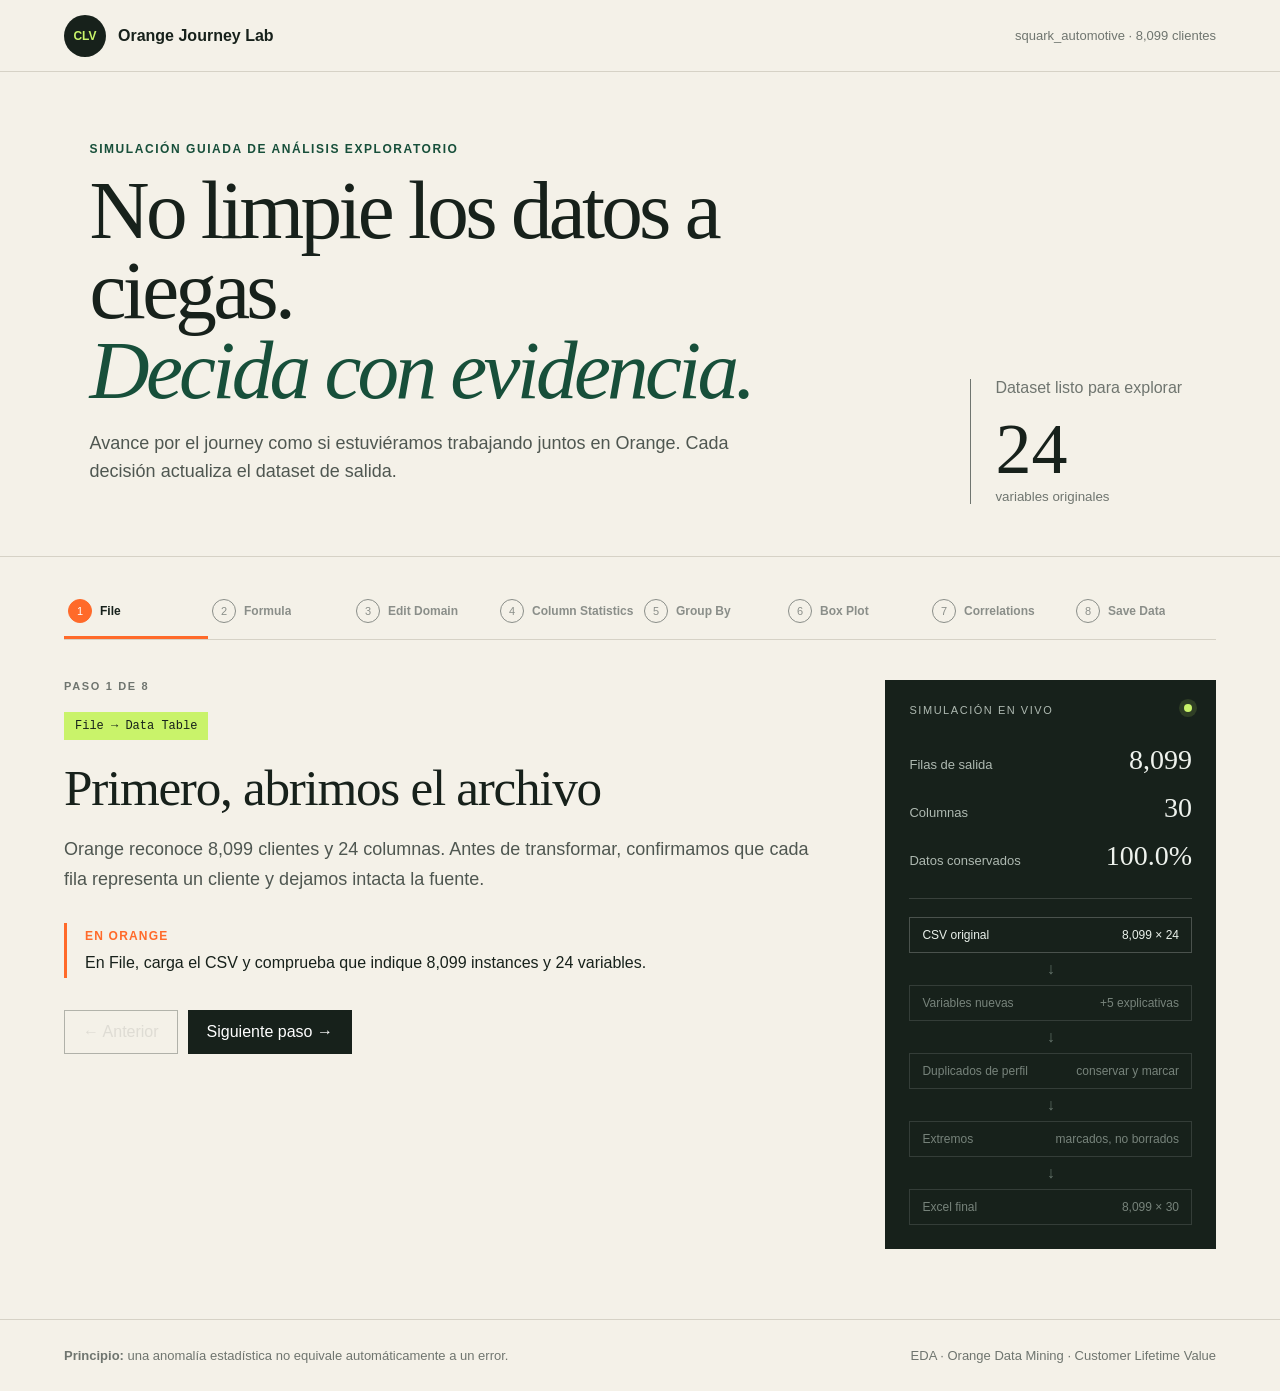
==== commit 728fdaf4: "Añadir reglas interactivas para perfiles duplicados" ====
--- a/index.html
+++ b/index.html
@@ -26,20 +26,21 @@
       ['Correlations → Scatter Plot → Mosaic','Hacemos preguntas con imágenes','La prima mensual es la relación lineal más clara con CLV (r = 0.397). En respuesta comercial, Offer2 alcanza 23.9%, mientras Offer4 registra 0%.','Explora CLV vs prima en Scatter Plot y Response vs Renew Offer Type en Mosaic Display.'],
       ['Save Data','Cerramos con un archivo reproducible','El resultado conserva los datos válidos, añade variables explicativas y deja documentadas las decisiones. Ya puede alimentar la siguiente fase del proyecto.','Guarda como automotive_CLV_transformado.xlsx y copia la hoja al libro del primer trabajo.']
     ];
-    let step=0,outliers='keep',features=true,bands=false;
+    let step=0,duplicates='keep',outliers='keep',features=true,bands=false;
     const choices=[['keep','Mantener y etiquetar','Conserva clientes valiosos; opción recomendada.'],['cap','Limitar extremos','Mantiene filas, pero reduce los máximos.'],['remove','Eliminar filas','Pierde 14.0% del conjunto de datos.']];
     function render(){
       document.querySelector('#steps').innerHTML=stages.map((s,i)=>`<button class="step ${i===step?'active':i<step?'done':''}" onclick="go(${i})" ${i===step?'aria-current="step"':''}><span>${i<step?'✓':i+1}</span><b>${s[0].split(' → ')[0]}</b></button>`).join('');
       const s=stages[step];let extra='';
-      if(step===4)extra=`<div class="duplicateFacts"><span><b>114</b><small>grupos repetidos</small></span><span><b>242</b><small>filas involucradas</small></span><span><b>128</b><small>filas adicionales</small></span></div>`;
+      if(step===4)extra=`<div class="duplicateFacts"><span><b>114</b><small>grupos repetidos</small></span><span><b>242</b><small>filas involucradas</small></span><span><b>128</b><small>filas adicionales</small></span></div><fieldset class="decision"><legend>Elija la regla para cada perfil repetido</legend>${[['keep','Conservar todos','Mantiene 8,099 filas y marca los grupos para validación.'],['first','Conservar First','Unique conserva la primera fila observada de cada perfil.'],['last','Conservar Last','Unique conserva la última fila observada de cada perfil.'],['concat','Concatenar Customer','Group By conserva una fila y reúne todos los IDs en Customer.']].map(c=>`<div class="choice ${duplicates===c[0]?'selected':''}"><input id="dup-${c[0]}" type="radio" name="dup" ${duplicates===c[0]?'checked':''} onchange="setDup('${c[0]}')"><label for="dup-${c[0]}"><b>${c[1]}</b><small>${c[2]}</small></label></div>`).join('')}</fieldset>`;
       if(step===5)extra=`<fieldset class="decision"><legend>¿Qué hacemos con los 1,137 candidatos?</legend>${choices.map(c=>`<div class="choice ${outliers===c[0]?'selected':''}"><input id="${c[0]}" type="radio" name="out" ${outliers===c[0]?'checked':''} onchange="setOut('${c[0]}')"><label for="${c[0]}"><b>${c[1]}</b><small>${c[2]}</small></label></div>`).join('')}</fieldset>`;
       if(step===1)extra=`<div class="switches"><label><input type="checkbox" ${features?'checked':''} onchange="features=this.checked;render()">Crear 5 variables explicativas</label><label><input type="checkbox" ${bands?'checked':''} onchange="bands=this.checked;render()">Añadir 3 rangos para visualización</label></div>`;
       if(step===6)extra=`<div class="chart"><div class="chartTitle"><b>Respuesta por oferta</b><span>% Yes</span></div>${[['Offer1',15.8],['Offer2',23.9],['Offer3',2.3],['Offer4',0]].map(d=>`<div class="bar"><span>${d[0]}</span><div class="track"><i style="width:${d[1]/25*100}%"></i></div><b>${d[1].toFixed(1)}%</b></div>`).join('')}</div>`;
       document.querySelector('#lesson').innerHTML=`<div class="count">PASO ${step+1} DE ${stages.length}</div><p class="path">${s[0]}</p><h2>${s[1]}</h2><p class="copy">${s[2]}</p><div class="action"><b>En Orange</b><p>${s[3]}</p></div>${extra}<div class="nav"><button onclick="go(step-1)" ${step===0?'disabled':''}>← Anterior</button><button class="primary" onclick="go(step+1)" ${step===7?'disabled':''}>Siguiente paso →</button></div>`;
-      const rows=outliers==='remove'?6962:8099,cols=24+(features?5:0)+(bands?3:0)+(outliers==='keep'?1:0),pct=(rows/8099*100).toFixed(1);
-      document.querySelector('#sim').innerHTML=`<div class="simhead"><span>SIMULACIÓN EN VIVO</span><i class="live"></i></div><div class="metric"><span>Filas de salida</span><strong>${rows.toLocaleString('es-PE')}</strong></div><div class="metric"><span>Columnas</span><strong>${cols}</strong></div><div class="metric"><span>Datos conservados</span><strong>${pct}%</strong></div><hr><div class="pipe"><span class="node ready">CSV original <b>8,099 × 24</b></span><i>↓</i><span class="node ${step>=1?'ready':''}">Variables nuevas <b>${features?'+5 explicativas':'sin cambios'}</b></span><i>↓</i><span class="node ${step>=4?'ready':''}">Duplicados de perfil <b>114 grupos · revisar</b></span><i>↓</i><span class="node ${step>=5?'ready':''}">Extremos <b>${outliers==='remove'?'1,137 eliminados':outliers==='cap'?'límites aplicados':'marcados, no borrados'}</b></span><i>↓</i><span class="node ${step===7?'final':''}">Excel final <b>${rows.toLocaleString('es-PE')} × ${cols}</b></span></div>${outliers==='remove'?'<p class="warning">Atención: eliminar por IQR descarta clientes potencialmente valiosos y puede sesgar el CLV.</p>':''}`;
+      const rows=outliers==='remove'?(duplicates==='keep'?6962:6852):(duplicates==='keep'?8099:7971),cols=24+(features?5:0)+(bands?3:0)+(outliers==='keep'?1:0),pct=(rows/8099*100).toFixed(1);
+      const dupLabel=duplicates==='keep'?'conservar y marcar':duplicates==='first'?'First · 7,971 perfiles':duplicates==='last'?'Last · 7,971 perfiles':'IDs concatenados · 7,971 perfiles';
+      document.querySelector('#sim').innerHTML=`<div class="simhead"><span>SIMULACIÓN EN VIVO</span><i class="live"></i></div><div class="metric"><span>Filas de salida</span><strong>${rows.toLocaleString('es-PE')}</strong></div><div class="metric"><span>Columnas</span><strong>${cols}</strong></div><div class="metric"><span>Datos conservados</span><strong>${pct}%</strong></div><hr><div class="pipe"><span class="node ready">CSV original <b>8,099 × 24</b></span><i>↓</i><span class="node ${step>=1?'ready':''}">Variables nuevas <b>${features?'+5 explicativas':'sin cambios'}</b></span><i>↓</i><span class="node ${step>=4?'ready':''}">Duplicados de perfil <b>${dupLabel}</b></span><i>↓</i><span class="node ${step>=5?'ready':''}">Extremos <b>${outliers==='remove'?'1,137 señalados':outliers==='cap'?'límites aplicados':'marcados, no borrados'}</b></span><i>↓</i><span class="node ${step===7?'final':''}">Excel final <b>${rows.toLocaleString('es-PE')} × ${cols}</b></span></div>${outliers==='remove'?'<p class="warning">Atención: eliminar por IQR descarta clientes potencialmente valiosos y puede sesgar el CLV.</p>':''}`;
     }
-    function go(n){step=Math.max(0,Math.min(7,n));render();scrollTo({top:document.querySelector('.journey').offsetTop-10,behavior:'smooth'})}function setOut(v){outliers=v;render()}render();
+    function go(n){step=Math.max(0,Math.min(7,n));render();scrollTo({top:document.querySelector('.journey').offsetTop-10,behavior:'smooth'})}function setDup(v){duplicates=v;render()}function setOut(v){outliers=v;render()}render();
   </script>
 </body>
 </html>
